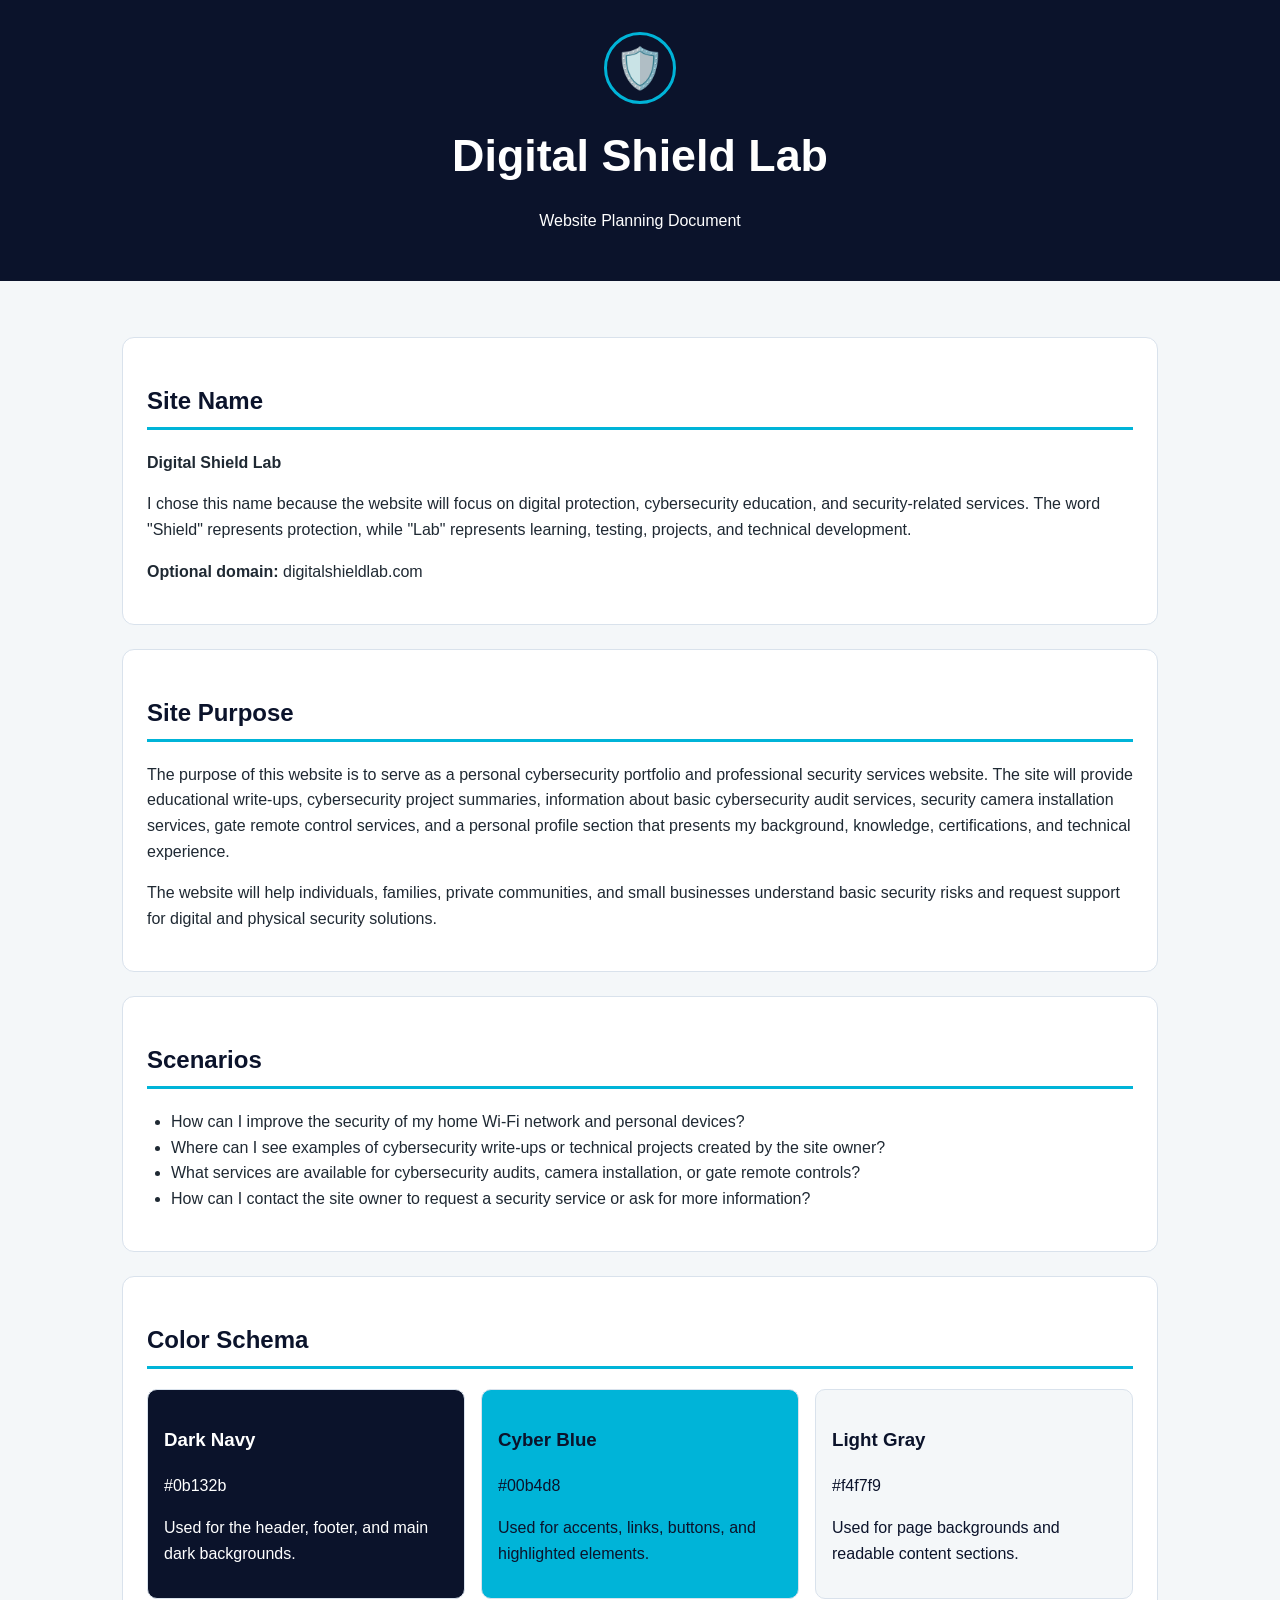
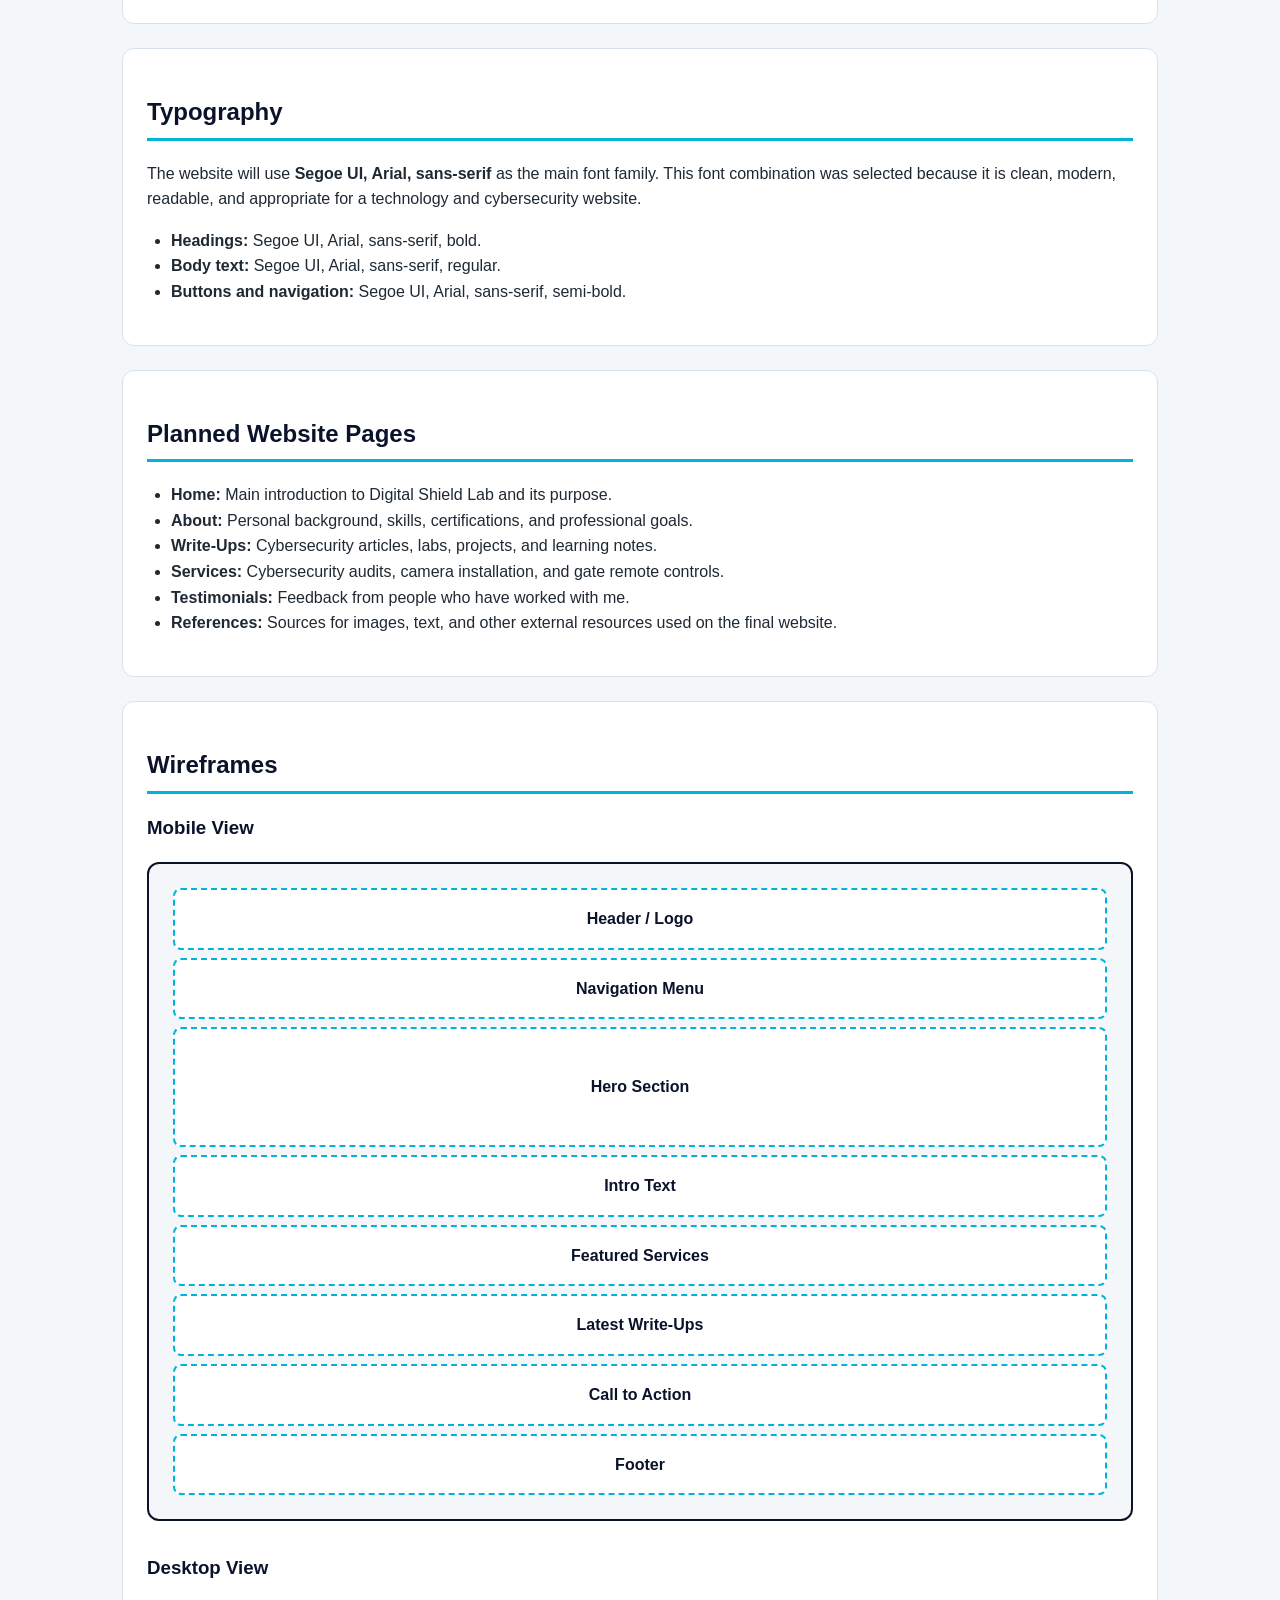
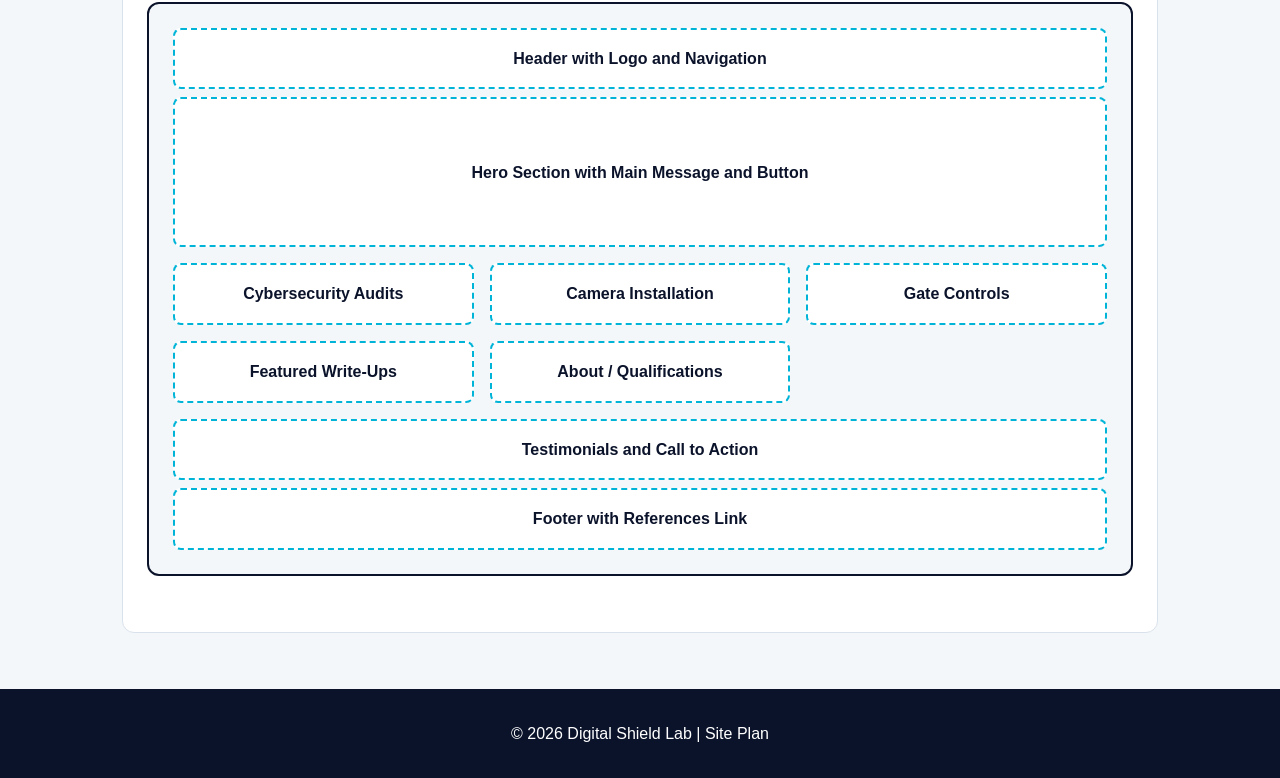
==== project/siteplan.html @ 4cc0541a "W05 Project - Website Planning Document" ====
<!DOCTYPE html>
<html lang="en">

<head>
    <meta charset="UTF-8">
    <meta name="viewport" content="width=device-width, initial-scale=1.0">
    <meta name="description"
        content="Website planning document for Digital Shield Lab, a cybersecurity portfolio and security services website.">
    <meta name="author" content="Edgar Garcia Morado">
    <title>Digital Shield Lab Site Plan</title>
    <link rel="stylesheet" href="styles/siteplan.css">
</head>

<body>
    <header>
        <div class="logo">🛡️</div>
        <h1>Digital Shield Lab</h1>
        <p>Website Planning Document</p>
    </header>

    <main>
        <section>
            <h2>Site Name</h2>
            <p><strong>Digital Shield Lab</strong></p>
            <p>
                I chose this name because the website will focus on digital protection, cybersecurity education,
                and security-related services. The word "Shield" represents protection, while "Lab" represents
                learning, testing, projects, and technical development.
            </p>
            <p><strong>Optional domain:</strong> digitalshieldlab.com</p>
        </section>

        <section>
            <h2>Site Purpose</h2>
            <p>
                The purpose of this website is to serve as a personal cybersecurity portfolio and professional
                security services website. The site will provide educational write-ups, cybersecurity project
                summaries, information about basic cybersecurity audit services, security camera installation
                services, gate remote control services, and a personal profile section that presents my background,
                knowledge, certifications, and technical experience.
            </p>
            <p>
                The website will help individuals, families, private communities, and small businesses understand
                basic security risks and request support for digital and physical security solutions.
            </p>
        </section>

        <section>
            <h2>Scenarios</h2>
            <ul>
                <li>How can I improve the security of my home Wi-Fi network and personal devices?</li>
                <li>Where can I see examples of cybersecurity write-ups or technical projects created by the site owner?
                </li>
                <li>What services are available for cybersecurity audits, camera installation, or gate remote controls?
                </li>
                <li>How can I contact the site owner to request a security service or ask for more information?</li>
            </ul>
        </section>

        <section>
            <h2>Color Schema</h2>
            <div class="color-grid">
                <div class="color-card primary-color">
                    <h3>Dark Navy</h3>
                    <p>#0b132b</p>
                    <p>Used for the header, footer, and main dark backgrounds.</p>
                </div>

                <div class="color-card secondary-color">
                    <h3>Cyber Blue</h3>
                    <p>#00b4d8</p>
                    <p>Used for accents, links, buttons, and highlighted elements.</p>
                </div>

                <div class="color-card light-color">
                    <h3>Light Gray</h3>
                    <p>#f4f7f9</p>
                    <p>Used for page backgrounds and readable content sections.</p>
                </div>
            </div>
        </section>

        <section>
            <h2>Typography</h2>
            <p>
                The website will use <strong>Segoe UI, Arial, sans-serif</strong> as the main font family.
                This font combination was selected because it is clean, modern, readable, and appropriate for
                a technology and cybersecurity website.
            </p>
            <ul>
                <li><strong>Headings:</strong> Segoe UI, Arial, sans-serif, bold.</li>
                <li><strong>Body text:</strong> Segoe UI, Arial, sans-serif, regular.</li>
                <li><strong>Buttons and navigation:</strong> Segoe UI, Arial, sans-serif, semi-bold.</li>
            </ul>
        </section>

        <section>
            <h2>Planned Website Pages</h2>
            <ul>
                <li><strong>Home:</strong> Main introduction to Digital Shield Lab and its purpose.</li>
                <li><strong>About:</strong> Personal background, skills, certifications, and professional goals.</li>
                <li><strong>Write-Ups:</strong> Cybersecurity articles, labs, projects, and learning notes.</li>
                <li><strong>Services:</strong> Cybersecurity audits, camera installation, and gate remote controls.</li>
                <li><strong>Testimonials:</strong> Feedback from people who have worked with me.</li>
                <li><strong>References:</strong> Sources for images, text, and other external resources used on the
                    final website.</li>
            </ul>
        </section>

        <section>
            <h2>Wireframes</h2>

            <h3>Mobile View</h3>
            <div class="wireframe mobile-wireframe">
                <div class="wire-box">Header / Logo</div>
                <div class="wire-box">Navigation Menu</div>
                <div class="wire-box large">Hero Section</div>
                <div class="wire-box">Intro Text</div>
                <div class="wire-box">Featured Services</div>
                <div class="wire-box">Latest Write-Ups</div>
                <div class="wire-box">Call to Action</div>
                <div class="wire-box">Footer</div>
            </div>

            <h3>Desktop View</h3>
            <div class="wireframe desktop-wireframe">
                <div class="wire-box full">Header with Logo and Navigation</div>
                <div class="wire-box hero">Hero Section with Main Message and Button</div>
                <div class="wire-row">
                    <div class="wire-box">Cybersecurity Audits</div>
                    <div class="wire-box">Camera Installation</div>
                    <div class="wire-box">Gate Controls</div>
                </div>
                <div class="wire-row">
                    <div class="wire-box">Featured Write-Ups</div>
                    <div class="wire-box">About / Qualifications</div>
                </div>
                <div class="wire-box full">Testimonials and Call to Action</div>
                <div class="wire-box full">Footer with References Link</div>
            </div>
        </section>
    </main>

    <footer>
        <p>&copy; 2026 Digital Shield Lab | Site Plan</p>
    </footer>
</body>

</html>
---- project/styles/siteplan.css ----
:root {
    --primary-color: #0b132b;
    --secondary-color: #00b4d8;
    --light-color: #f4f7f9;
    --text-color: #1f2933;
    --white-color: #ffffff;
    --border-color: #d9e2ec;
}

* {
    box-sizing: border-box;
}

body {
    margin: 0;
    font-family: "Segoe UI", Arial, sans-serif;
    color: var(--text-color);
    background-color: var(--light-color);
    line-height: 1.6;
}

header {
    padding: 2rem 1rem;
    text-align: center;
    color: var(--white-color);
    background-color: var(--primary-color);
}

.logo {
    width: 72px;
    height: 72px;
    margin: 0 auto 1rem;
    display: grid;
    place-items: center;
    font-size: 2.5rem;
    border: 3px solid var(--secondary-color);
    border-radius: 50%;
}

h1,
h2,
h3 {
    font-family: "Segoe UI", Arial, sans-serif;
}

h1 {
    margin: 0;
    font-size: 2.2rem;
}

h2 {
    color: var(--primary-color);
    border-bottom: 3px solid var(--secondary-color);
    padding-bottom: 0.4rem;
}

h3 {
    color: var(--primary-color);
}

main {
    max-width: 1100px;
    margin: 0 auto;
    padding: 1rem;
}

section {
    margin: 1.5rem 0;
    padding: 1.5rem;
    background-color: var(--white-color);
    border: 1px solid var(--border-color);
    border-radius: 12px;
}

ul {
    padding-left: 1.5rem;
}

.color-grid {
    display: grid;
    grid-template-columns: 1fr;
    gap: 1rem;
}

.color-card {
    padding: 1rem;
    border-radius: 10px;
    border: 1px solid var(--border-color);
}

.primary-color {
    color: var(--white-color);
    background-color: var(--primary-color);
}

.primary-color h3 {
    color: var(--white-color);
}

.secondary-color {
    color: var(--primary-color);
    background-color: var(--secondary-color);
}

.light-color {
    color: var(--primary-color);
    background-color: var(--light-color);
}

.wireframe {
    margin: 1rem 0 2rem;
    padding: 1rem;
    border: 2px solid var(--primary-color);
    border-radius: 12px;
    background-color: var(--light-color);
}

.wire-box {
    margin: 0.5rem;
    padding: 1rem;
    text-align: center;
    font-weight: 600;
    color: var(--primary-color);
    background-color: var(--white-color);
    border: 2px dashed var(--secondary-color);
    border-radius: 8px;
}

.wire-box.large {
    min-height: 120px;
    display: grid;
    place-items: center;
}

.wire-box.hero {
    min-height: 150px;
    display: grid;
    place-items: center;
}

.wire-row {
    display: grid;
    grid-template-columns: 1fr;
}

footer {
    padding: 1rem;
    text-align: center;
    color: var(--white-color);
    background-color: var(--primary-color);
}

@media screen and (min-width: 700px) {
    h1 {
        font-size: 2.8rem;
    }

    main {
        padding: 2rem;
    }

    .color-grid {
        grid-template-columns: repeat(3, 1fr);
    }

    .wire-row {
        grid-template-columns: repeat(3, 1fr);
    }

    .desktop-wireframe .wire-row:nth-of-type(2) {
        grid-template-columns: repeat(2, 1fr);
    }

    .wire-box.full {
        grid-column: 1 / -1;
    }
}
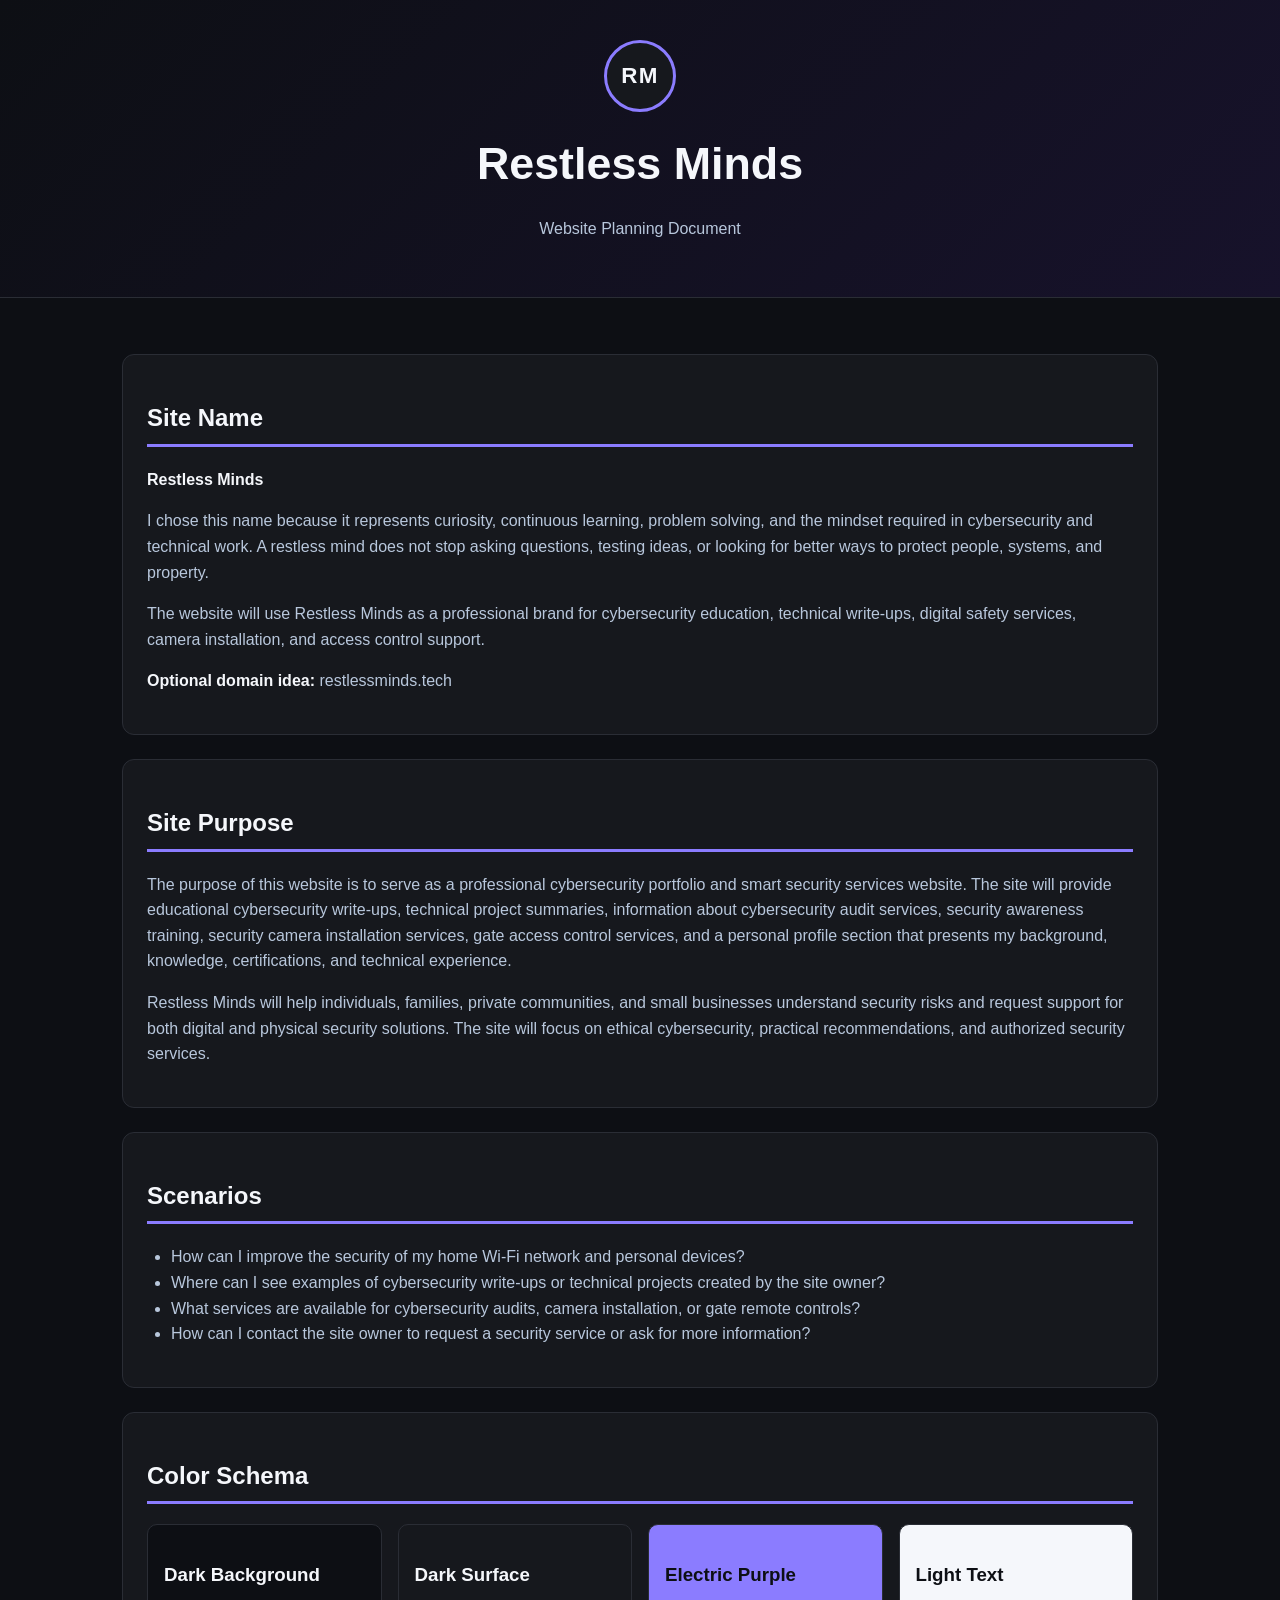
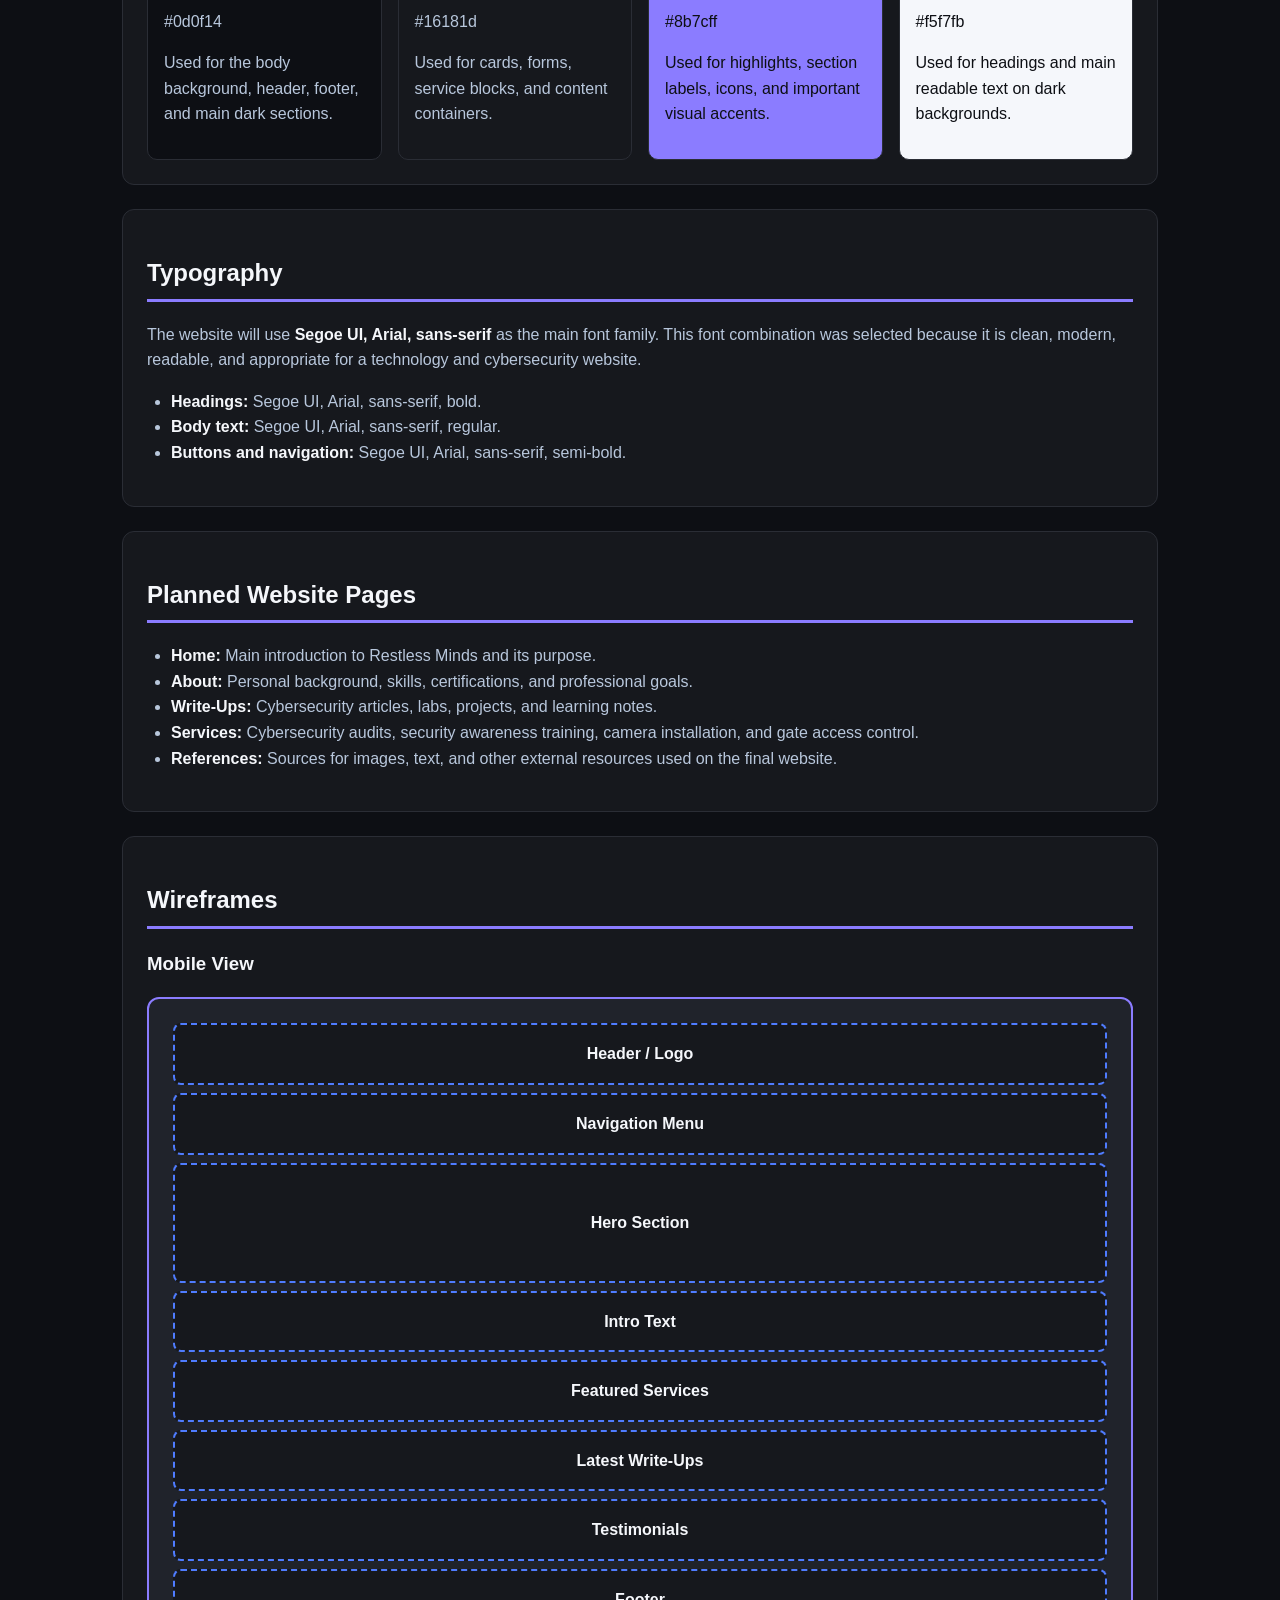
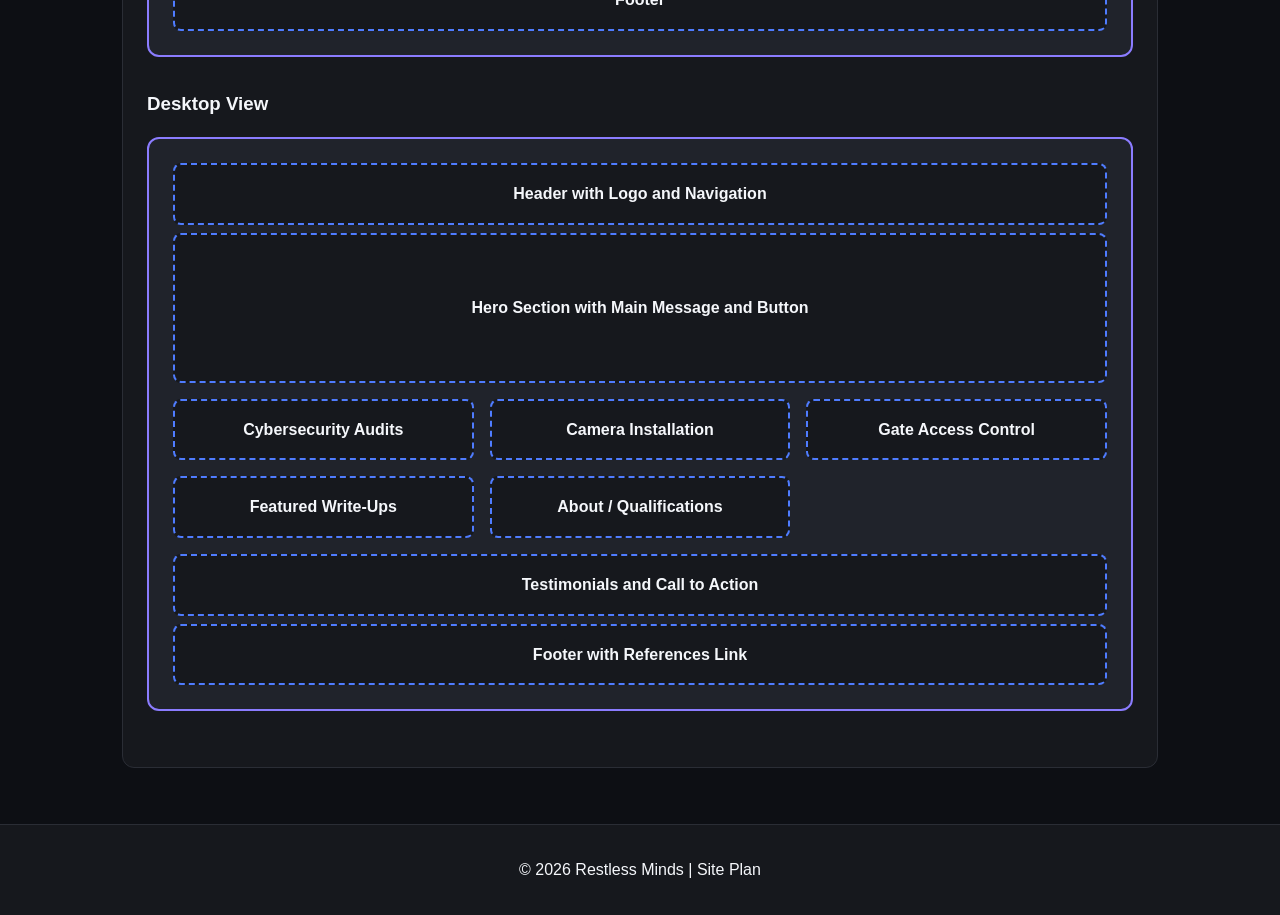
==== commit fbdfda2d: "W06 - Final Project" ====
--- a/project/siteplan.html
+++ b/project/siteplan.html
@@ -5,43 +5,50 @@
     <meta charset="UTF-8">
     <meta name="viewport" content="width=device-width, initial-scale=1.0">
     <meta name="description"
-        content="Website planning document for Digital Shield Lab, a cybersecurity portfolio and security services website.">
+        content="Website planning document for Restless Minds, a cybersecurity portfolio and smart security services website.">
     <meta name="author" content="Edgar Garcia Morado">
-    <title>Digital Shield Lab Site Plan</title>
+    <title>Restless Minds Site Plan</title>
     <link rel="stylesheet" href="styles/siteplan.css">
 </head>
 
 <body>
     <header>
-        <div class="logo">🛡️</div>
-        <h1>Digital Shield Lab</h1>
+        <div class="logo">RM</div>
+        <h1>Restless Minds</h1>
         <p>Website Planning Document</p>
     </header>
 
     <main>
         <section>
             <h2>Site Name</h2>
-            <p><strong>Digital Shield Lab</strong></p>
+            <p><strong>Restless Minds</strong></p>
             <p>
-                I chose this name because the website will focus on digital protection, cybersecurity education,
-                and security-related services. The word "Shield" represents protection, while "Lab" represents
-                learning, testing, projects, and technical development.
+                I chose this name because it represents curiosity, continuous learning, problem solving,
+                and the mindset required in cybersecurity and technical work. A restless mind does not stop
+                asking questions, testing ideas, or looking for better ways to protect people, systems,
+                and property.
             </p>
-            <p><strong>Optional domain:</strong> digitalshieldlab.com</p>
+            <p>
+                The website will use Restless Minds as a professional brand for cybersecurity education,
+                technical write-ups, digital safety services, camera installation, and access control support.
+            </p>
+            <p><strong>Optional domain idea:</strong> restlessminds.tech</p>
         </section>
 
         <section>
             <h2>Site Purpose</h2>
             <p>
-                The purpose of this website is to serve as a personal cybersecurity portfolio and professional
-                security services website. The site will provide educational write-ups, cybersecurity project
-                summaries, information about basic cybersecurity audit services, security camera installation
-                services, gate remote control services, and a personal profile section that presents my background,
-                knowledge, certifications, and technical experience.
+                The purpose of this website is to serve as a professional cybersecurity portfolio and smart
+                security services website. The site will provide educational cybersecurity write-ups, technical
+                project summaries, information about cybersecurity audit services, security awareness training, security camera
+                installation services, gate access control services, and a personal profile section that presents
+                my background, knowledge, certifications, and technical experience.
             </p>
             <p>
-                The website will help individuals, families, private communities, and small businesses understand
-                basic security risks and request support for digital and physical security solutions.
+                Restless Minds will help individuals, families, private communities, and small businesses
+                understand security risks and request support for both digital and physical security solutions.
+                The site will focus on ethical cybersecurity, practical recommendations, and authorized security
+                services.
             </p>
         </section>
 
@@ -60,22 +67,28 @@
         <section>
             <h2>Color Schema</h2>
             <div class="color-grid">
-                <div class="color-card primary-color">
-                    <h3>Dark Navy</h3>
-                    <p>#0b132b</p>
-                    <p>Used for the header, footer, and main dark backgrounds.</p>
+                <div class="color-card background-color">
+                    <h3>Dark Background</h3>
+                    <p>#0d0f14</p>
+                    <p>Used for the body background, header, footer, and main dark sections.</p>
                 </div>
 
-                <div class="color-card secondary-color">
-                    <h3>Cyber Blue</h3>
-                    <p>#00b4d8</p>
-                    <p>Used for accents, links, buttons, and highlighted elements.</p>
+                <div class="color-card surface-color">
+                    <h3>Dark Surface</h3>
+                    <p>#16181d</p>
+                    <p>Used for cards, forms, service blocks, and content containers.</p>
                 </div>
 
-                <div class="color-card light-color">
-                    <h3>Light Gray</h3>
-                    <p>#f4f7f9</p>
-                    <p>Used for page backgrounds and readable content sections.</p>
+                <div class="color-card purple-color">
+                    <h3>Electric Purple</h3>
+                    <p>#8b7cff</p>
+                    <p>Used for highlights, section labels, icons, and important visual accents.</p>
+                </div>
+
+                <div class="color-card text-color-card">
+                    <h3>Light Text</h3>
+                    <p>#f5f7fb</p>
+                    <p>Used for headings and main readable text on dark backgrounds.</p>
                 </div>
             </div>
         </section>
@@ -97,11 +110,10 @@
         <section>
             <h2>Planned Website Pages</h2>
             <ul>
-                <li><strong>Home:</strong> Main introduction to Digital Shield Lab and its purpose.</li>
+                <li><strong>Home:</strong> Main introduction to Restless Minds and its purpose.</li>
                 <li><strong>About:</strong> Personal background, skills, certifications, and professional goals.</li>
                 <li><strong>Write-Ups:</strong> Cybersecurity articles, labs, projects, and learning notes.</li>
-                <li><strong>Services:</strong> Cybersecurity audits, camera installation, and gate remote controls.</li>
-                <li><strong>Testimonials:</strong> Feedback from people who have worked with me.</li>
+                <li><strong>Services:</strong> Cybersecurity audits, security awareness training, camera installation, and gate access control.</li>
                 <li><strong>References:</strong> Sources for images, text, and other external resources used on the
                     final website.</li>
             </ul>
@@ -118,7 +130,7 @@
                 <div class="wire-box">Intro Text</div>
                 <div class="wire-box">Featured Services</div>
                 <div class="wire-box">Latest Write-Ups</div>
-                <div class="wire-box">Call to Action</div>
+                <div class="wire-box">Testimonials</div>
                 <div class="wire-box">Footer</div>
             </div>
 
@@ -129,7 +141,7 @@
                 <div class="wire-row">
                     <div class="wire-box">Cybersecurity Audits</div>
                     <div class="wire-box">Camera Installation</div>
-                    <div class="wire-box">Gate Controls</div>
+                    <div class="wire-box">Gate Access Control</div>
                 </div>
                 <div class="wire-row">
                     <div class="wire-box">Featured Write-Ups</div>
@@ -142,7 +154,7 @@
     </main>
 
     <footer>
-        <p>&copy; 2026 Digital Shield Lab | Site Plan</p>
+        <p>&copy; 2026 Restless Minds | Site Plan</p>
     </footer>
 </body>
 
--- a/project/styles/siteplan.css
+++ b/project/styles/siteplan.css
@@ -1,10 +1,13 @@
 :root {
-    --primary-color: #0b132b;
-    --secondary-color: #00b4d8;
-    --light-color: #f4f7f9;
-    --text-color: #1f2933;
+    --background-color: #0d0f14;
+    --surface-color: #16181d;
+    --surface-soft: #20232b;
+    --accent-purple: #8b7cff;
+    --accent-blue: #4f7cff;
+    --text-light: #f5f7fb;
+    --muted-text: #b8c7dc;
+    --border-color: #2a2d35;
     --white-color: #ffffff;
-    --border-color: #d9e2ec;
 }
 
 * {
@@ -14,16 +17,17 @@
 body {
     margin: 0;
     font-family: "Segoe UI", Arial, sans-serif;
-    color: var(--text-color);
-    background-color: var(--light-color);
+    color: var(--text-light);
+    background-color: var(--background-color);
     line-height: 1.6;
 }
 
 header {
-    padding: 2rem 1rem;
+    padding: 2.5rem 1rem;
     text-align: center;
-    color: var(--white-color);
-    background-color: var(--primary-color);
+    color: var(--text-light);
+    background: linear-gradient(135deg, #0d0f14, #17122b);
+    border-bottom: 1px solid var(--border-color);
 }
 
 .logo {
@@ -32,8 +36,12 @@
     margin: 0 auto 1rem;
     display: grid;
     place-items: center;
-    font-size: 2.5rem;
-    border: 3px solid var(--secondary-color);
+    font-size: 1.4rem;
+    font-weight: 800;
+    letter-spacing: 0.08rem;
+    color: var(--text-light);
+    background-color: var(--surface-color);
+    border: 3px solid var(--accent-purple);
     border-radius: 50%;
 }
 
@@ -49,13 +57,13 @@
 }
 
 h2 {
-    color: var(--primary-color);
-    border-bottom: 3px solid var(--secondary-color);
+    color: var(--text-light);
+    border-bottom: 3px solid var(--accent-purple);
     padding-bottom: 0.4rem;
 }
 
 h3 {
-    color: var(--primary-color);
+    color: var(--text-light);
 }
 
 main {
@@ -67,11 +75,20 @@
 section {
     margin: 1.5rem 0;
     padding: 1.5rem;
-    background-color: var(--white-color);
+    background-color: var(--surface-color);
     border: 1px solid var(--border-color);
     border-radius: 12px;
 }
 
+p,
+li {
+    color: var(--muted-text);
+}
+
+strong {
+    color: var(--text-light);
+}
+
 ul {
     padding-left: 1.5rem;
 }
@@ -83,46 +100,55 @@
 }
 
 .color-card {
+    min-height: 180px;
     padding: 1rem;
     border-radius: 10px;
     border: 1px solid var(--border-color);
 }
 
-.primary-color {
-    color: var(--white-color);
-    background-color: var(--primary-color);
-}
-
-.primary-color h3 {
-    color: var(--white-color);
-}
-
-.secondary-color {
-    color: var(--primary-color);
-    background-color: var(--secondary-color);
-}
-
-.light-color {
-    color: var(--primary-color);
-    background-color: var(--light-color);
+.background-color {
+    background-color: #0d0f14;
+}
+
+.surface-color {
+    background-color: #16181d;
+}
+
+.purple-color {
+    background-color: #8b7cff;
+}
+
+.purple-color h3,
+.purple-color p {
+    color: #0d0f14;
+}
+
+.text-color-card {
+    color: #0d0f14;
+    background-color: #f5f7fb;
+}
+
+.text-color-card h3,
+.text-color-card p {
+    color: #0d0f14;
 }
 
 .wireframe {
     margin: 1rem 0 2rem;
     padding: 1rem;
-    border: 2px solid var(--primary-color);
+    border: 2px solid var(--accent-purple);
     border-radius: 12px;
-    background-color: var(--light-color);
+    background-color: var(--surface-soft);
 }
 
 .wire-box {
     margin: 0.5rem;
     padding: 1rem;
     text-align: center;
-    font-weight: 600;
-    color: var(--primary-color);
-    background-color: var(--white-color);
-    border: 2px dashed var(--secondary-color);
+    font-weight: 700;
+    color: var(--text-light);
+    background-color: var(--surface-color);
+    border: 2px dashed var(--accent-blue);
     border-radius: 8px;
 }
 
@@ -146,8 +172,13 @@
 footer {
     padding: 1rem;
     text-align: center;
-    color: var(--white-color);
-    background-color: var(--primary-color);
+    color: var(--text-light);
+    background-color: var(--surface-color);
+    border-top: 1px solid var(--border-color);
+}
+
+footer p {
+    color: var(--text-light);
 }
 
 @media screen and (min-width: 700px) {
@@ -160,7 +191,7 @@
     }
 
     .color-grid {
-        grid-template-columns: repeat(3, 1fr);
+        grid-template-columns: repeat(4, 1fr);
     }
 
     .wire-row {
